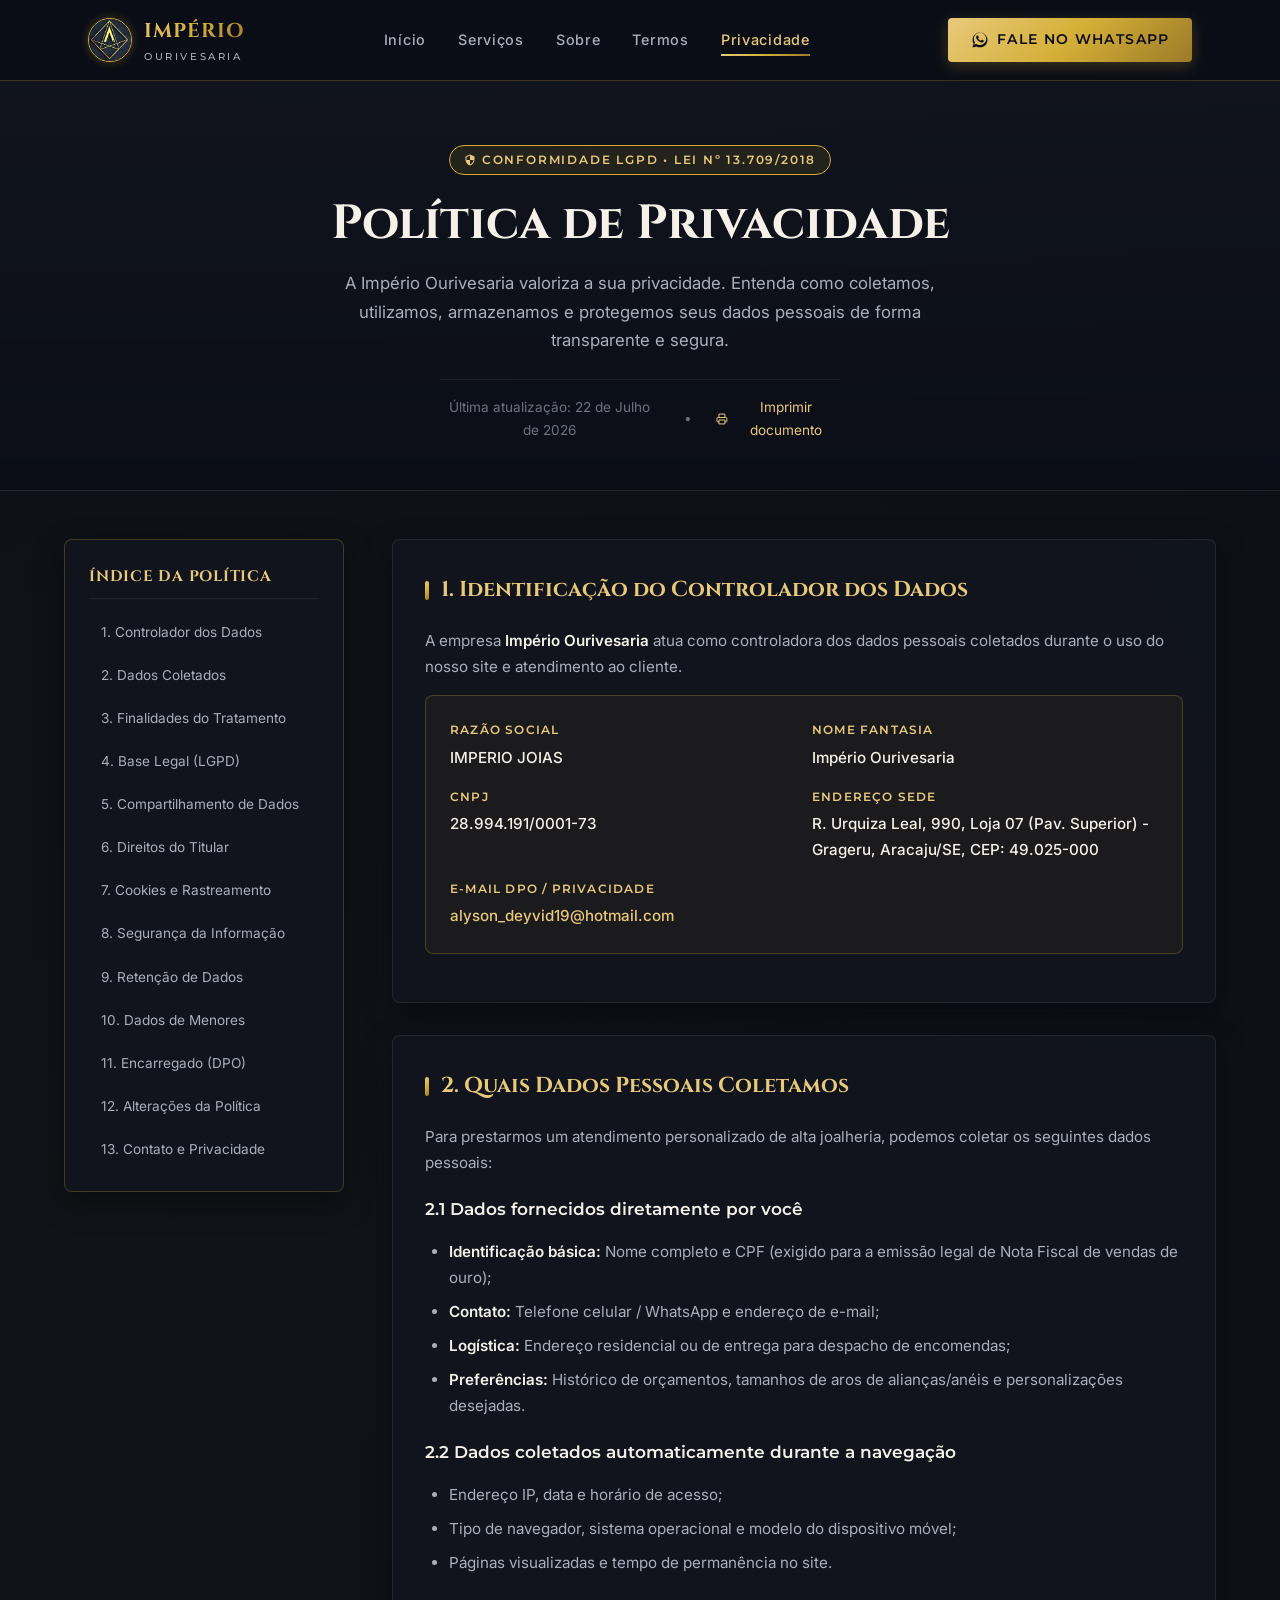
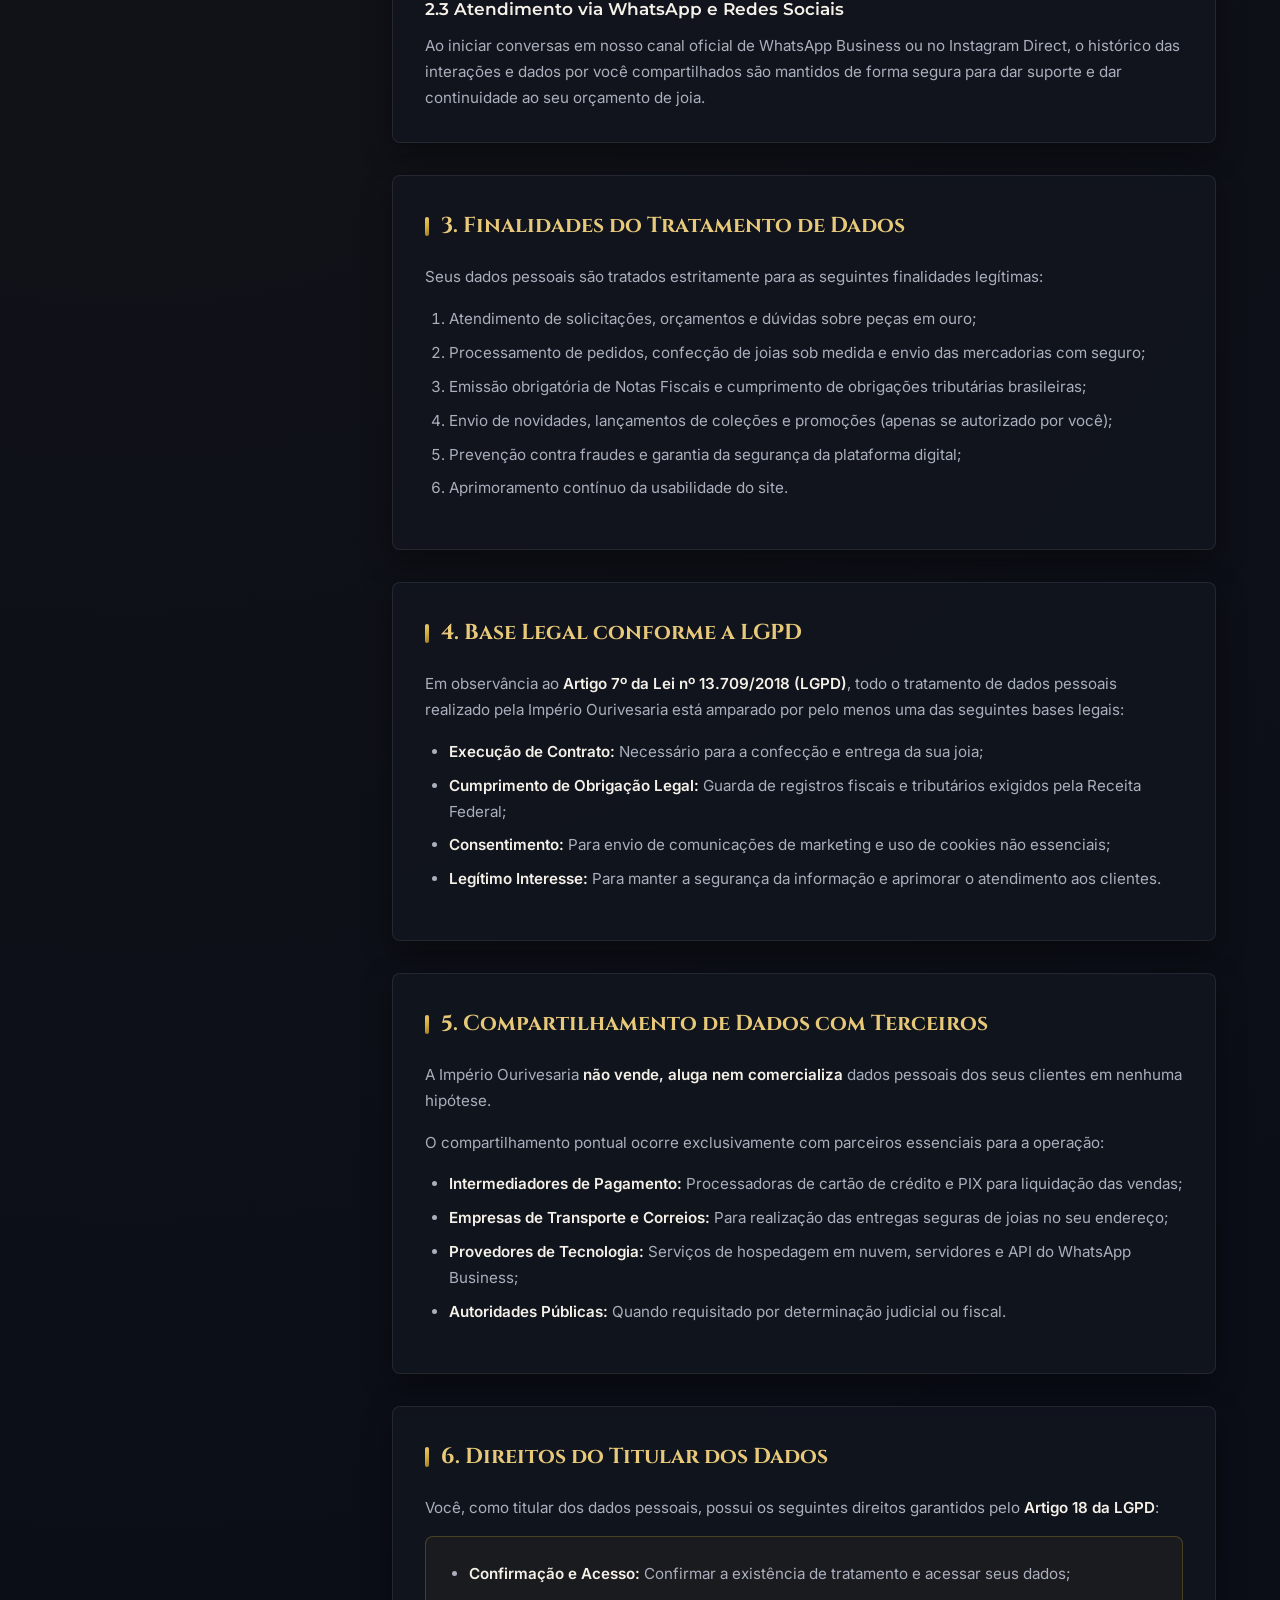
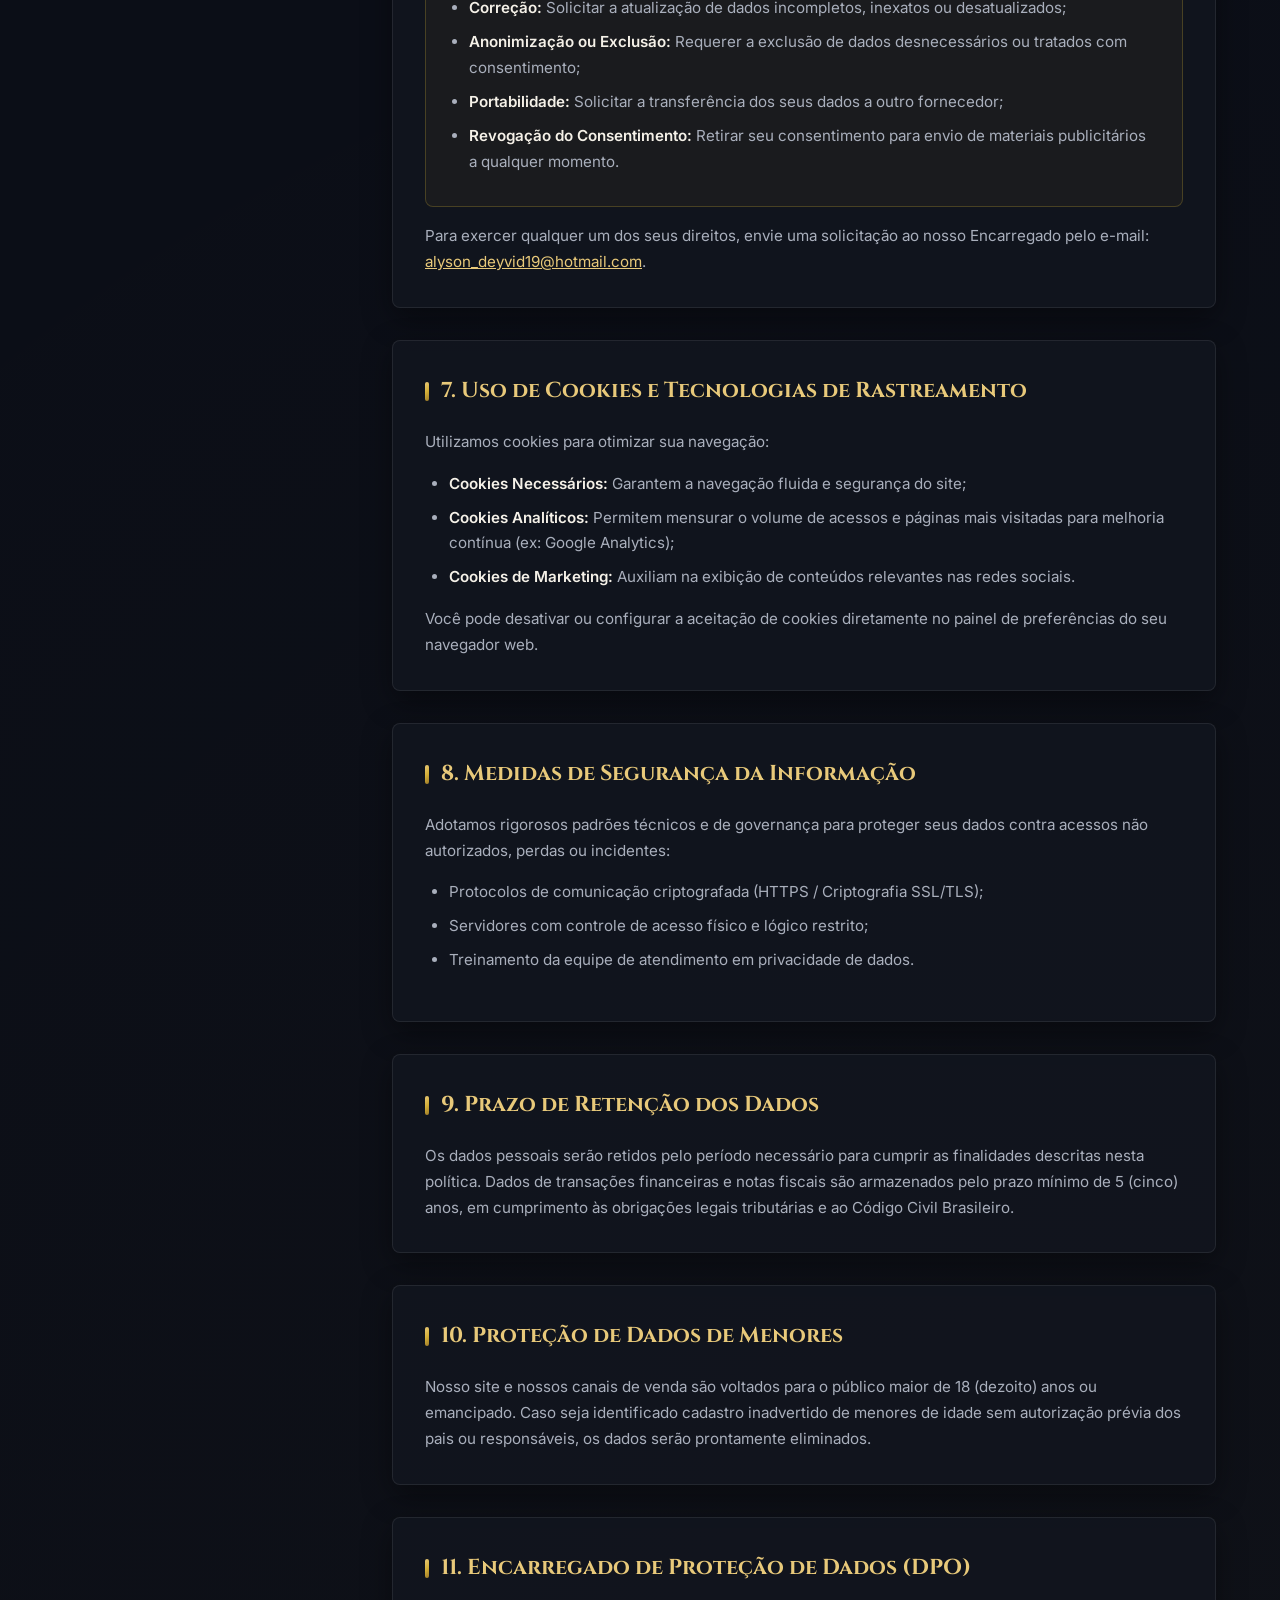
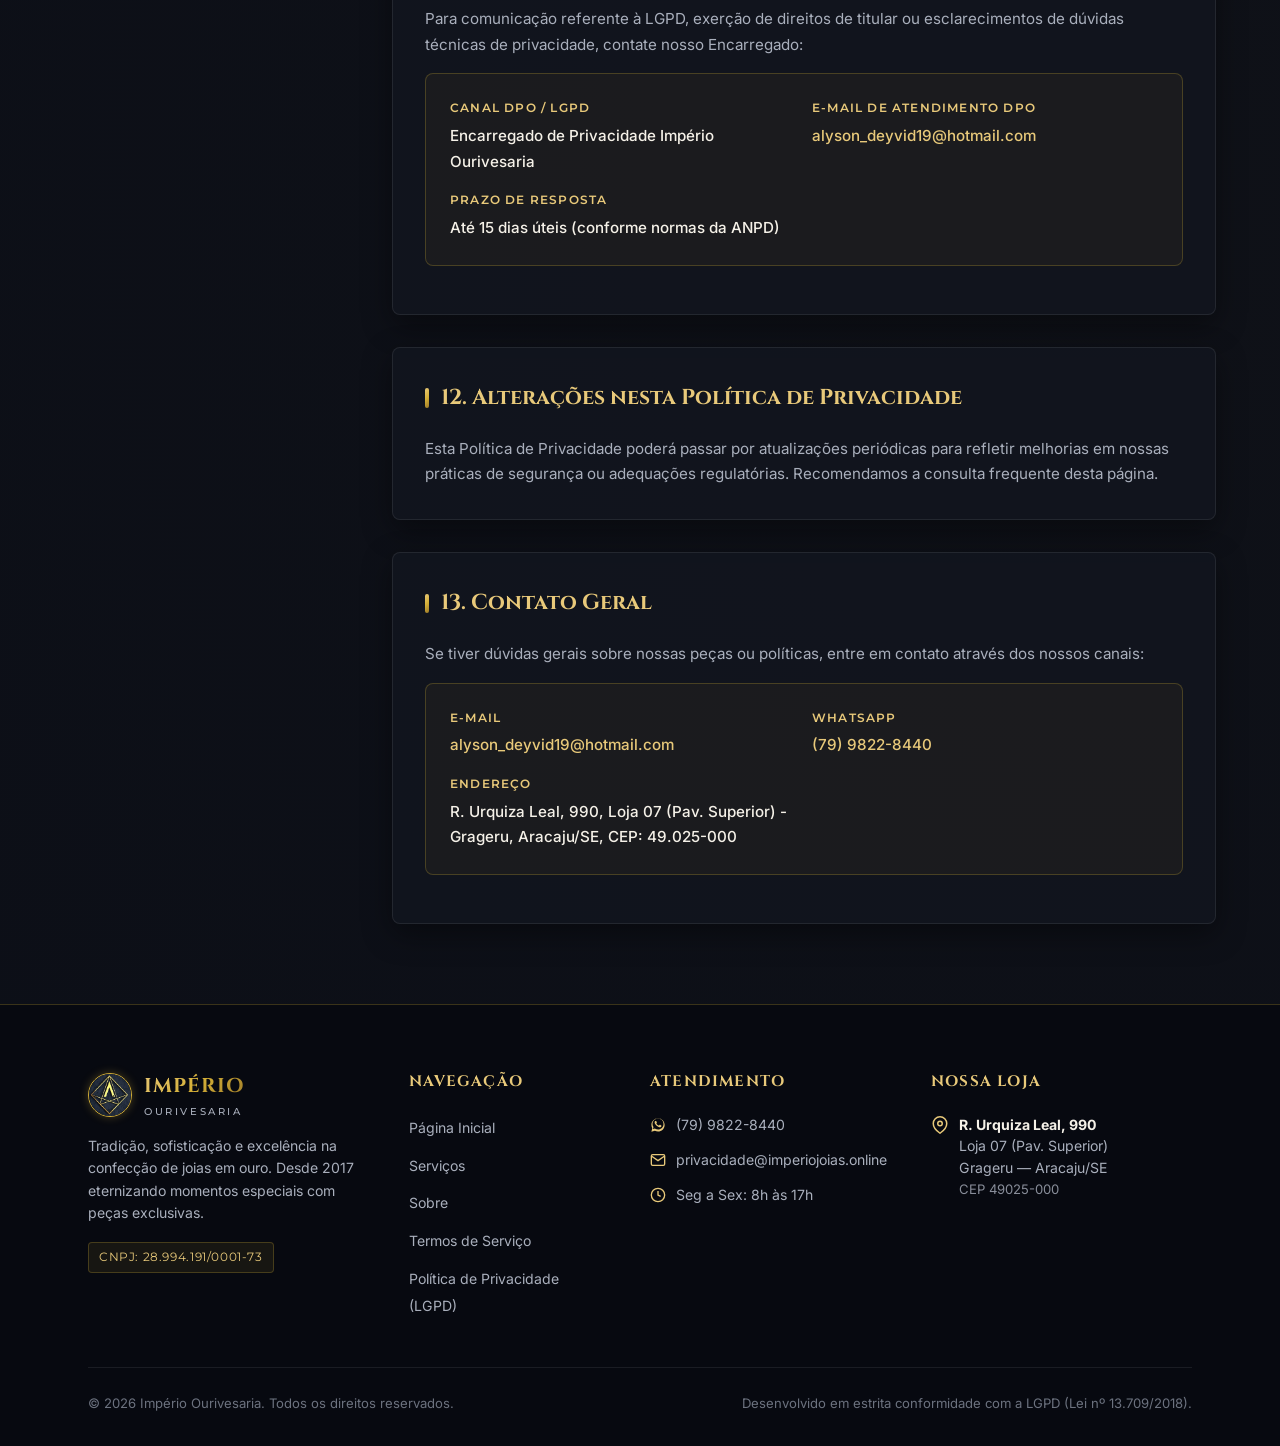
==== politica-de-privacidade.html @ 0f08e957 "first commit" ====
<!DOCTYPE html>
<html lang="pt-BR">

<head>
  <meta charset="UTF-8">
  <meta name="viewport" content="width=device-width, initial-scale=1.0">
  <title>Política de Privacidade (LGPD) | Império Ourivesaria</title>
  <meta name="description"
    content="Política de Privacidade e Proteção de Dados da Império Ourivesaria conforme a LGPD (Lei nº 13.709/2018). Saiba como tratamos e protegemos seus dados pessoais.">
  <meta name="keywords"
    content="Império Ourivesaria, Política de Privacidade, LGPD, Proteção de Dados, DPO, Direitos do Titular, Segurança da Informação">
  <meta name="author" content="Império Ourivesaria">

  <!-- Open Graph / Social Media -->
  <meta property="og:title" content="Política de Privacidade (LGPD) | Império Ourivesaria">
  <meta property="og:description"
    content="Saiba como a Império Ourivesaria protege seus dados pessoais e atende aos requisitos da LGPD (Lei nº 13.709/2018).">
  <meta property="og:type" content="website">
  <meta property="og:url" content="https://imperiojoias.com.br/politica-de-privacidade.html">
  <meta property="og:image" content="logo.jpeg">

  <!-- Favicon -->
  <link rel="icon" type="image/jpeg" href="logo.jpeg">

  <!-- Style CSS -->
  <link rel="stylesheet" href="style.css">
</head>

<body>

  <!-- Header Fixo -->
  <header class="site-header">
    <div class="container header-content">
      <a href="index.html" class="brand" title="Império Ourivesaria - Início">
        <img src="logo.jpeg" alt="Logo Império Ourivesaria" class="brand-logo-img">
        <div class="brand-text">
          <span class="brand-title">Império</span>
          <span class="brand-subtitle">Ourivesaria</span>
        </div>
      </a>

      <nav class="site-nav" aria-label="Navegação Principal">
        <a href="index.html" class="nav-link">Início</a>
        <a href="index.html#servicos" class="nav-link">Serviços</a>
        <a href="index.html#sobre" class="nav-link">Sobre</a>
        <a href="termos-de-servico.html" class="nav-link">Termos</a>
        <a href="politica-de-privacidade.html" class="nav-link active" aria-current="page">Privacidade</a>
      </nav>

      <a href="https://wa.me/557998228440?text=Ol%C3%A1!%20Tenho%20d%C3%BAvidas%20sobre%20a%20privacidade%20e%20atendimento%20da%20Imp%C3%A9rio%20Ourivesaria."
        target="_blank" rel="noopener noreferrer" class="btn btn-gold">
        <svg width="18" height="18" viewBox="0 0 24 24" fill="currentColor" aria-hidden="true">
          <path
            d="M12.04 2c-5.46 0-9.91 4.45-9.91 9.91 0 1.75.46 3.45 1.32 4.95L2.05 22l5.25-1.38c1.45.79 3.08 1.21 4.74 1.21 5.46 0 9.91-4.45 9.91-9.91 0-2.65-1.03-5.14-2.9-7.01A9.84 9.84 0 0 0 12.04 2zm.01 16.67c-1.48 0-2.93-.4-4.2-1.15l-.3-.18-3.12.82.83-3.04-.2-.31a8.217 8.217 0 0 1-1.26-4.38c0-4.54 3.7-8.24 8.24-8.24 2.2 0 4.27.86 5.82 2.42a8.18 8.18 0 0 1 2.41 5.83c.02 4.54-3.68 8.23-8.22 8.23zm4.52-6.16c-.25-.12-1.47-.72-1.69-.8-.23-.09-.39-.12-.56.12-.17.25-.66.8-.81.97-.15.17-.3.19-.55.07-.25-.12-1.05-.39-2-1.23-.74-.66-1.24-1.47-1.39-1.72-.15-.25-.02-.38.11-.5.11-.11.25-.29.37-.43.12-.14.17-.25.25-.42.08-.17.04-.31-.02-.43s-.56-1.34-.76-1.84c-.2-.48-.41-.42-.56-.43h-.48c-.17 0-.44.06-.67.31-.23.25-.88.86-.88 2.1 0 1.24.9 2.44 1.03 2.61.12.17 1.77 2.7 4.28 3.79.6.26 1.07.41 1.44.53.6.19 1.15.16 1.58.1.48-.07 1.47-.6 1.68-1.18.21-.58.21-1.07.15-1.18-.06-.11-.22-.18-.47-.3z" />
        </svg>
        <span>Fale no WhatsApp</span>
      </a>
    </div>
  </header>

  <!-- Hero Section -->
  <section class="legal-hero">
    <div class="container legal-hero-content">
      <div class="badge-seal">
        <svg width="12" height="12" viewBox="0 0 24 24" fill="currentColor" aria-hidden="true">
          <path
            d="M12 1L3 5v6c0 5.55 3.84 10.74 9 12 5.16-1.26 9-6.45 9-12V5l-9-4zm0 10.99h7c-.53 4.12-3.28 7.79-7 8.94V12H5V6.3l7-3.11v8.8subscriptionZ" />
        </svg>
        Conformidade LGPD • Lei nº 13.709/2018
      </div>
      <h1 class="page-title">Política de Privacidade</h1>
      <p class="page-subtitle">
        A Império Ourivesaria valoriza a sua privacidade. Entenda como coletamos, utilizamos, armazenamos e protegemos
        seus dados pessoais de forma transparente e segura.
      </p>
      <div class="doc-meta">
        <span>Última atualização: 22 de Julho de 2026</span>
        <span>•</span>
        <a href="javascript:window.print()"
          style="color: var(--gold-light); text-decoration: none; display: inline-flex; align-items: center; gap: 4px;">
          <svg width="14" height="14" viewBox="0 0 24 24" fill="none" stroke="currentColor" stroke-width="2">
            <path d="M6 9V2h12v7M6 18H4a2 2 0 0 1-2-2v-5a2 2 0 0 1 2-2h16a2 2 0 0 1 2 2v5a2 2 0 0 1-2 2h-2" />
            <path d="M6 14h12v8H6z" />
          </svg>
          Imprimir documento
        </a>
      </div>
    </div>
  </section>

  <!-- Main Content Layout -->
  <main class="container legal-layout">

    <!-- Navegação / Índice Lateral -->
    <aside class="toc-sidebar">
      <h2 class="toc-title">Índice da Política</h2>
      <ul class="toc-list" id="tocList">
        <li><a href="#sec-1" class="toc-link">1. Controlador dos Dados</a></li>
        <li><a href="#sec-2" class="toc-link">2. Dados Coletados</a></li>
        <li><a href="#sec-3" class="toc-link">3. Finalidades do Tratamento</a></li>
        <li><a href="#sec-4" class="toc-link">4. Base Legal (LGPD)</a></li>
        <li><a href="#sec-5" class="toc-link">5. Compartilhamento de Dados</a></li>
        <li><a href="#sec-6" class="toc-link">6. Direitos do Titular</a></li>
        <li><a href="#sec-7" class="toc-link">7. Cookies e Rastreamento</a></li>
        <li><a href="#sec-8" class="toc-link">8. Segurança da Informação</a></li>
        <li><a href="#sec-9" class="toc-link">9. Retenção de Dados</a></li>
        <li><a href="#sec-10" class="toc-link">10. Dados de Menores</a></li>
        <li><a href="#sec-11" class="toc-link">11. Encarregado (DPO)</a></li>
        <li><a href="#sec-12" class="toc-link">12. Alterações da Política</a></li>
        <li><a href="#sec-13" class="toc-link">13. Contato e Privacidade</a></li>
      </ul>
    </aside>

    <!-- Artigos da Política -->
    <article class="legal-article">

      <!-- Seção 1 -->
      <section id="sec-1" class="legal-section">
        <h2>1. Identificação do Controlador dos Dados</h2>
        <p>
          A empresa <strong>Império Ourivesaria</strong> atua como controladora dos dados pessoais coletados durante o
          uso do nosso site e atendimento ao cliente.
        </p>

        <div class="info-box">
          <div class="info-grid">
            <div class="info-item">
              <span class="info-label">Razão Social</span>
              <span class="info-value">IMPERIO JOIAS</span>
            </div>
            <div class="info-item">
              <span class="info-label">Nome Fantasia</span>
              <span class="info-value">Império Ourivesaria</span>
            </div>
            <div class="info-item">
              <span class="info-label">CNPJ</span>
              <span class="info-value">28.994.191/0001-73</span>
            </div>
            <div class="info-item">
              <span class="info-label">Endereço Sede</span>
              <span class="info-value">R. Urquiza Leal, 990, Loja 07 (Pav. Superior) - Grageru, Aracaju/SE, CEP:
                49.025-000</span>
            </div>
            <div class="info-item">
              <span class="info-label">E-mail DPO / Privacidade</span>
              <span class="info-value"><a
                  href="mailto:alyson_deyvid19@hotmail.com">alyson_deyvid19@hotmail.com</a></span>
            </div>
          </div>
        </div>
      </section>

      <!-- Seção 2 -->
      <section id="sec-2" class="legal-section">
        <h2>2. Quais Dados Pessoais Coletamos</h2>
        <p>
          Para prestarmos um atendimento personalizado de alta joalheria, podemos coletar os seguintes dados pessoais:
        </p>

        <h3>2.1 Dados fornecidos diretamente por você</h3>
        <ul>
          <li><strong>Identificação básica:</strong> Nome completo e CPF (exigido para a emissão legal de Nota Fiscal de
            vendas de ouro);</li>
          <li><strong>Contato:</strong> Telefone celular / WhatsApp e endereço de e-mail;</li>
          <li><strong>Logística:</strong> Endereço residencial ou de entrega para despacho de encomendas;</li>
          <li><strong>Preferências:</strong> Histórico de orçamentos, tamanhos de aros de alianças/anéis e
            personalizações desejadas.</li>
        </ul>

        <h3>2.2 Dados coletados automaticamente durante a navegação</h3>
        <ul>
          <li>Endereço IP, data e horário de acesso;</li>
          <li>Tipo de navegador, sistema operacional e modelo do dispositivo móvel;</li>
          <li>Páginas visualizadas e tempo de permanência no site.</li>
        </ul>

        <h3>2.3 Atendimento via WhatsApp e Redes Sociais</h3>
        <p>
          Ao iniciar conversas em nosso canal oficial de WhatsApp Business ou no Instagram Direct, o histórico das
          interações e dados por você compartilhados são mantidos de forma segura para dar suporte e dar continuidade ao
          seu orçamento de joia.
        </p>
      </section>

      <!-- Seção 3 -->
      <section id="sec-3" class="legal-section">
        <h2>3. Finalidades do Tratamento de Dados</h2>
        <p>
          Seus dados pessoais são tratados estritamente para as seguintes finalidades legítimas:
        </p>
        <ol>
          <li>Atendimento de solicitações, orçamentos e dúvidas sobre peças em ouro;</li>
          <li>Processamento de pedidos, confecção de joias sob medida e envio das mercadorias com seguro;</li>
          <li>Emissão obrigatória de Notas Fiscais e cumprimento de obrigações tributárias brasileiras;</li>
          <li>Envio de novidades, lançamentos de coleções e promoções (apenas se autorizado por você);</li>
          <li>Prevenção contra fraudes e garantia da segurança da plataforma digital;</li>
          <li>Aprimoramento contínuo da usabilidade do site.</li>
        </ol>
      </section>

      <!-- Seção 4 -->
      <section id="sec-4" class="legal-section">
        <h2>4. Base Legal conforme a LGPD</h2>
        <p>
          Em observância ao <strong>Artigo 7º da Lei nº 13.709/2018 (LGPD)</strong>, todo o tratamento de dados pessoais
          realizado pela Império Ourivesaria está amparado por pelo menos uma das seguintes bases legais:
        </p>
        <ul>
          <li><strong>Execução de Contrato:</strong> Necessário para a confecção e entrega da sua joia;</li>
          <li><strong>Cumprimento de Obrigação Legal:</strong> Guarda de registros fiscais e tributários exigidos pela
            Receita Federal;</li>
          <li><strong>Consentimento:</strong> Para envio de comunicações de marketing e uso de cookies não essenciais;
          </li>
          <li><strong>Legítimo Interesse:</strong> Para manter a segurança da informação e aprimorar o atendimento aos
            clientes.</li>
        </ul>
      </section>

      <!-- Seção 5 -->
      <section id="sec-5" class="legal-section">
        <h2>5. Compartilhamento de Dados com Terceiros</h2>
        <p>
          A Império Ourivesaria <strong>não vende, aluga nem comercializa</strong> dados pessoais dos seus clientes em
          nenhuma hipótese.
        </p>
        <p>
          O compartilhamento pontual ocorre exclusivamente com parceiros essenciais para a operação:
        </p>
        <ul>
          <li><strong>Intermediadores de Pagamento:</strong> Processadoras de cartão de crédito e PIX para liquidação
            das vendas;</li>
          <li><strong>Empresas de Transporte e Correios:</strong> Para realização das entregas seguras de joias no seu
            endereço;</li>
          <li><strong>Provedores de Tecnologia:</strong> Serviços de hospedagem em nuvem, servidores e API do WhatsApp
            Business;</li>
          <li><strong>Autoridades Públicas:</strong> Quando requisitado por determinação judicial ou fiscal.</li>
        </ul>
      </section>

      <!-- Seção 6 -->
      <section id="sec-6" class="legal-section">
        <h2>6. Direitos do Titular dos Dados</h2>
        <p>
          Você, como titular dos dados pessoais, possui os seguintes direitos garantidos pelo <strong>Artigo 18 da
            LGPD</strong>:
        </p>
        <div class="info-box">
          <ul style="margin: 0; padding-left: 1.2rem;">
            <li><strong>Confirmação e Acesso:</strong> Confirmar a existência de tratamento e acessar seus dados;</li>
            <li><strong>Correção:</strong> Solicitar a atualização de dados incompletos, inexatos ou desatualizados;
            </li>
            <li><strong>Anonimização ou Exclusão:</strong> Requerer a exclusão de dados desnecessários ou tratados com
              consentimento;</li>
            <li><strong>Portabilidade:</strong> Solicitar a transferência dos seus dados a outro fornecedor;</li>
            <li><strong>Revogação do Consentimento:</strong> Retirar seu consentimento para envio de materiais
              publicitários a qualquer momento.</li>
          </ul>
        </div>
        <p>
          Para exercer qualquer um dos seus direitos, envie uma solicitação ao nosso Encarregado pelo e-mail: <a
            href="mailto:alyson_deyvid19@hotmail.com" style="color: var(--gold-light);">alyson_deyvid19@hotmail.com</a>.
        </p>
      </section>

      <!-- Seção 7 -->
      <section id="sec-7" class="legal-section">
        <h2>7. Uso de Cookies e Tecnologias de Rastreamento</h2>
        <p>
          Utilizamos cookies para otimizar sua navegação:
        </p>
        <ul>
          <li><strong>Cookies Necessários:</strong> Garantem a navegação fluida e segurança do site;</li>
          <li><strong>Cookies Analíticos:</strong> Permitem mensurar o volume de acessos e páginas mais visitadas para
            melhoria contínua (ex: Google Analytics);</li>
          <li><strong>Cookies de Marketing:</strong> Auxiliam na exibição de conteúdos relevantes nas redes sociais.
          </li>
        </ul>
        <p>
          Você pode desativar ou configurar a aceitação de cookies diretamente no painel de preferências do seu
          navegador web.
        </p>
      </section>

      <!-- Seção 8 -->
      <section id="sec-8" class="legal-section">
        <h2>8. Medidas de Segurança da Informação</h2>
        <p>
          Adotamos rigorosos padrões técnicos e de governança para proteger seus dados contra acessos não autorizados,
          perdas ou incidentes:
        </p>
        <ul>
          <li>Protocolos de comunicação criptografada (HTTPS / Criptografia SSL/TLS);</li>
          <li>Servidores com controle de acesso físico e lógico restrito;</li>
          <li>Treinamento da equipe de atendimento em privacidade de dados.</li>
        </ul>
      </section>

      <!-- Seção 9 -->
      <section id="sec-9" class="legal-section">
        <h2>9. Prazo de Retenção dos Dados</h2>
        <p>
          Os dados pessoais serão retidos pelo período necessário para cumprir as finalidades descritas nesta política.
          Dados de transações financeiras e notas fiscais são armazenados pelo prazo mínimo de 5 (cinco) anos, em
          cumprimento às obrigações legais tributárias e ao Código Civil Brasileiro.
        </p>
      </section>

      <!-- Seção 10 -->
      <section id="sec-10" class="legal-section">
        <h2>10. Proteção de Dados de Menores</h2>
        <p>
          Nosso site e nossos canais de venda são voltados para o público maior de 18 (dezoito) anos ou emancipado. Caso
          seja identificado cadastro inadvertido de menores de idade sem autorização prévia dos pais ou responsáveis, os
          dados serão prontamente eliminados.
        </p>
      </section>

      <!-- Seção 11 -->
      <section id="sec-11" class="legal-section">
        <h2>11. Encarregado de Proteção de Dados (DPO)</h2>
        <p>
          Para comunicação referente à LGPD, exerção de direitos de titular ou esclarecimentos de dúvidas técnicas de
          privacidade, contate nosso Encarregado:
        </p>
        <div class="info-box">
          <div class="info-grid">
            <div class="info-item">
              <span class="info-label">Canal DPO / LGPD</span>
              <span class="info-value">Encarregado de Privacidade Império Ourivesaria</span>
            </div>
            <div class="info-item">
              <span class="info-label">E-mail de Atendimento DPO</span>
              <span class="info-value"><a
                  href="mailto:alyson_deyvid19@hotmail.com">alyson_deyvid19@hotmail.com</a></span>
            </div>
            <div class="info-item">
              <span class="info-label">Prazo de Resposta</span>
              <span class="info-value">Até 15 dias úteis (conforme normas da ANPD)</span>
            </div>
          </div>
        </div>
      </section>

      <!-- Seção 12 -->
      <section id="sec-12" class="legal-section">
        <h2>12. Alterações nesta Política de Privacidade</h2>
        <p>
          Esta Política de Privacidade poderá passar por atualizações periódicas para refletir melhorias em nossas
          práticas de segurança ou adequações regulatórias. Recomendamos a consulta frequente desta página.
        </p>
      </section>

      <!-- Seção 13 -->
      <section id="sec-13" class="legal-section">
        <h2>13. Contato Geral</h2>
        <p>
          Se tiver dúvidas gerais sobre nossas peças ou políticas, entre em contato através dos nossos canais:
        </p>
        <div class="info-box">
          <div class="info-grid">
            <div class="info-item">
              <span class="info-label">E-mail</span>
              <span class="info-value"> <a
                  href="mailto:alyson_deyvid19@hotmail.com">alyson_deyvid19@hotmail.com</a></span>
            </div>
            <div class="info-item">
              <span class="info-label">WhatsApp</span>
              <span class="info-value"><a href="https://wa.me/557998228440" target="_blank" rel="noopener">(79)
                  9822-8440</a></span>
            </div>
            <div class="info-item">
              <span class="info-label">Endereço</span>
              <span class="info-value">R. Urquiza Leal, 990, Loja 07 (Pav. Superior) - Grageru, Aracaju/SE, CEP:
                49.025-000</span>
            </div>
          </div>
        </div>
      </section>

    </article>
  </main>

  <!-- Footer -->
  <footer class="site-footer">
    <div class="container">
      <div class="footer-top">
        <!-- Coluna 1: Marca & Sobre -->
        <div class="footer-about">
          <a href="index.html" class="brand">
            <img src="logo.jpeg" alt="Logo Império Ourivesaria" class="brand-logo-img">
            <div class="brand-text">
              <span class="brand-title">Império</span>
              <span class="brand-subtitle">Ourivesaria</span>
            </div>
          </a>
          <p>
            Tradição, sofisticação e excelência na confecção de joias em ouro. Desde 2017 eternizando momentos especiais
            com peças exclusivas.
          </p>
          <span class="footer-cnpj">CNPJ: 28.994.191/0001-73</span>
        </div>

        <!-- Coluna 2: Navegação -->
        <div>
          <h3 class="footer-title">Navegação</h3>
          <ul class="footer-links">
            <li><a href="index.html">Página Inicial</a></li>
            <li><a href="index.html#servicos">Serviços</a></li>
            <li><a href="index.html#sobre">Sobre</a></li>
            <li><a href="termos-de-servico.html">Termos de Serviço</a></li>
            <li><a href="politica-de-privacidade.html">Política de Privacidade (LGPD)</a></li>
          </ul>
        </div>

        <!-- Coluna 3: Atendimento -->
        <div>
          <h3 class="footer-title">Atendimento</h3>
          <ul class="footer-info-list">
            <li class="footer-info-item">
              <svg width="16" height="16" viewBox="0 0 24 24" fill="currentColor">
                <path
                  d="M12.04 2c-5.46 0-9.91 4.45-9.91 9.91 0 1.75.46 3.45 1.32 4.95L2.05 22l5.25-1.38c1.45.79 3.08 1.21 4.74 1.21 5.46 0 9.91-4.45 9.91-9.91 0-2.65-1.03-5.14-2.9-7.01A9.84 9.84 0 0 0 12.04 2zm.01 16.67c-1.48 0-2.93-.4-4.2-1.15l-.3-.18-3.12.82.83-3.04-.2-.31a8.217 8.217 0 0 1-1.26-4.38c0-4.54 3.7-8.24 8.24-8.24 2.2 0 4.27.86 5.82 2.42a8.18 8.18 0 0 1 2.41 5.83c.02 4.54-3.68 8.23-8.22 8.23zm4.52-6.16c-.25-.12-1.47-.72-1.69-.8-.23-.09-.39-.12-.56.12-.17.25-.66.8-.81.97-.15.17-.3.19-.55.07-.25-.12-1.05-.39-2-1.23-.74-.66-1.24-1.47-1.39-1.72-.15-.25-.02-.38.11-.5.11-.11.25-.29.37-.43.12-.14.17-.25.25-.42.08-.17.04-.31-.02-.43s-.56-1.34-.76-1.84c-.2-.48-.41-.42-.56-.43h-.48c-.17 0-.44.06-.67.31-.23.25-.88.86-.88 2.1 0 1.24.9 2.44 1.03 2.61.12.17 1.77 2.7 4.28 3.79.6.26 1.07.41 1.44.53.6.19 1.15.16 1.58.1.48-.07 1.47-.6 1.68-1.18.21-.58.21-1.07.15-1.18-.06-.11-.22-.18-.47-.3z" />
              </svg>
              <a href="https://wa.me/557998228440" target="_blank" rel="noopener">(79) 9822-8440</a>
            </li>
            <li class="footer-info-item">
              <svg width="16" height="16" viewBox="0 0 24 24" fill="none" stroke="currentColor" stroke-width="2">
                <path d="M4 4h16c1.1 0 2 .9 2 2v12c0 1.1-.9 2-2 2H4c-1.1 0-2-.9-2-2V6c0-1.1.9-2 2-2z" />
                <polyline points="22,6 12,13 2,6" />
              </svg>
              <a href="mailto:privacidade@imperiojoias.online">privacidade@imperiojoias.online</a>
            </li>
            <li class="footer-info-item">
              <svg width="16" height="16" viewBox="0 0 24 24" fill="none" stroke="currentColor" stroke-width="2">
                <circle cx="12" cy="12" r="10" />
                <polyline points="12 6 12 12 16 14" />
              </svg>
              <span>Seg a Sex: 8h às 17h</span>
            </li>
          </ul>
        </div>

        <!-- Coluna 4: Nossa Loja -->
        <div>
          <h3 class="footer-title">Nossa Loja</h3>
          <div class="footer-info-item">
            <svg width="18" height="18" viewBox="0 0 24 24" fill="none" stroke="currentColor" stroke-width="2"
              style="margin-top: 2px;">
              <path d="M21 10c0 7-9 13-9 13s-9-6-9-13a9 9 0 0 1 18 0z" />
              <circle cx="12" cy="10" r="3" />
            </svg>
            <div class="footer-address-text">
              <strong>R. Urquiza Leal, 990</strong><br>
              Loja 07 (Pav. Superior)<br>
              Grageru — Aracaju/SE<br>
              <span style="font-size: 0.82rem; opacity: 0.8;">CEP 49025-000</span>
            </div>
          </div>
        </div>
      </div>

      <div class="footer-bottom">
        <p>&copy; 2026 Império Ourivesaria. Todos os direitos reservados.</p>
        <p>Desenvolvido em estrita conformidade com a LGPD (Lei nº 13.709/2018).</p>
      </div>
    </div>
  </footer>

  <!-- Highlight Active Toc Link Script -->
  <script>
    document.addEventListener('DOMContentLoaded', () => {
      const sections = document.querySelectorAll('.legal-section');
      const navLinks = document.querySelectorAll('.toc-link');

      window.addEventListener('scroll', () => {
        let current = '';
        sections.forEach(section => {
          const sectionTop = section.offsetTop - 120;
          if (pageYOffset >= sectionTop) {
            current = section.getAttribute('id');
          }
        });

        navLinks.forEach(link => {
          link.classList.remove('active');
          if (link.getAttribute('href') === `#${current}`) {
            link.classList.add('active');
          }
        });
      });
    });
  </script>
</body>

</html>
---- style.css ----
/* ==========================================================================
   Império Ourivesaria — Design System & Stylesheet
   Paleta: Dark Luxe (Azul Marinho Quase Preto #0B0E17 + Dourado Metálico #D4AF37)
   ========================================================================== */

@import url('https://fonts.googleapis.com/css2?family=Cinzel:wght@500;600;700;800&family=Inter:wght@300;400;500;600;700&family=Montserrat:wght@300;400;500;600&display=swap');

:root {
  /* Paleta de Cores */
  --bg-main: #0B0E17;
  --bg-secondary: #12161F;
  --bg-card: rgba(18, 22, 31, 0.85);
  --bg-card-hover: rgba(24, 29, 41, 0.95);
  
  --gold-primary: #D4AF37;
  --gold-light: #E8C97A;
  --gold-dark: #9C7A28;
  --gold-gradient: linear-gradient(135deg, #E8C97A 0%, #D4AF37 50%, #9C7A28 100%);
  --gold-glow: rgba(212, 175, 55, 0.15);
  
  --text-main: #F5F1E8;
  --text-muted: #A9AFBC;
  --text-dim: #6C727F;
  
  --border-gold: rgba(212, 175, 55, 0.25);
  --border-subtle: rgba(255, 255, 255, 0.08);

  /* Tipografia */
  --font-display: 'Cinzel', serif;
  --font-sub: 'Montserrat', sans-serif;
  --font-body: 'Inter', sans-serif;

  /* Efeitos */
  --radius-sm: 4px;
  --radius-md: 8px;
  --radius-lg: 12px;
  --shadow-gold: 0 4px 20px rgba(212, 175, 55, 0.12);
  --shadow-card: 0 10px 30px rgba(0, 0, 0, 0.4);
  --transition: all 0.3s cubic-bezier(0.16, 1, 0.3, 1);
}

/* Reset Base */
*, *::before, *::after {
  box-sizing: border-box;
  margin: 0;
  padding: 0;
}

html {
  scroll-behavior: smooth;
  font-size: 16px;
}

body {
  background-color: var(--bg-main);
  color: var(--text-main);
  font-family: var(--font-body);
  line-height: 1.7;
  -webkit-font-smoothing: antialiased;
  -moz-osx-font-smoothing: grayscale;
  min-height: 100vh;
  display: flex;
  flex-direction: column;
  overflow-x: hidden;
  background-image: 
    radial-gradient(circle at 10% 20%, rgba(212, 175, 55, 0.03) 0%, transparent 40%),
    radial-gradient(circle at 90% 80%, rgba(212, 175, 55, 0.02) 0%, transparent 40%);
}

/* Container */
.container {
  width: 90%;
  max-width: 1240px;
  margin: 0 auto;
  padding: 0 1.5rem;
}

/* Header Sticky */
.site-header {
  position: sticky;
  top: 0;
  z-index: 1000;
  background-color: rgba(11, 14, 23, 0.92);
  backdrop-filter: blur(16px);
  border-bottom: 1px solid var(--border-gold);
  transition: var(--transition);
}

.header-content {
  display: flex;
  align-items: center;
  justify-content: space-between;
  height: 80px;
}

/* Logo Brand */
.brand {
  display: flex;
  align-items: center;
  gap: 12px;
  text-decoration: none;
}

.brand-logo-img {
  width: 44px;
  height: 44px;
  border-radius: 50%;
  object-fit: cover;
  border: 1px solid var(--gold-primary);
  box-shadow: 0 0 10px rgba(212, 175, 55, 0.3);
}

.brand-text {
  display: flex;
  flex-direction: column;
}

.brand-title {
  font-family: var(--font-display);
  font-size: 1.25rem;
  font-weight: 700;
  letter-spacing: 0.05em;
  background: var(--gold-gradient);
  -webkit-background-clip: text;
  -webkit-text-fill-color: transparent;
  text-transform: uppercase;
}

.brand-subtitle {
  font-family: var(--font-sub);
  font-size: 0.65rem;
  font-weight: 500;
  letter-spacing: 0.25em;
  color: var(--text-muted);
  text-transform: uppercase;
}

/* Nav */
.site-nav {
  display: flex;
  align-items: center;
  gap: 2rem;
}

.nav-link {
  color: var(--text-muted);
  text-decoration: none;
  font-size: 0.9rem;
  font-weight: 500;
  letter-spacing: 0.05em;
  transition: var(--transition);
  position: relative;
  padding: 4px 0;
}

.nav-link:hover, .nav-link.active {
  color: var(--gold-light);
}

.nav-link::after {
  content: '';
  position: absolute;
  bottom: 0;
  left: 0;
  width: 0;
  height: 2px;
  background: var(--gold-gradient);
  transition: var(--transition);
}

.nav-link:hover::after, .nav-link.active::after {
  width: 100%;
}

/* Botões */
.btn {
  display: inline-flex;
  align-items: center;
  justify-content: center;
  gap: 8px;
  padding: 0.65rem 1.4rem;
  font-family: var(--font-sub);
  font-size: 0.85rem;
  font-weight: 600;
  letter-spacing: 0.1em;
  text-transform: uppercase;
  border-radius: var(--radius-sm);
  text-decoration: none;
  transition: var(--transition);
  cursor: pointer;
  border: none;
}

.btn-gold {
  background: var(--gold-gradient);
  color: #0B0E17;
  box-shadow: 0 4px 15px rgba(212, 175, 55, 0.25);
}

.btn-gold:hover {
  transform: translateY(-2px);
  box-shadow: 0 6px 20px rgba(212, 175, 55, 0.4);
  filter: brightness(1.1);
}

.btn-outline {
  background: transparent;
  border: 1px solid var(--gold-primary);
  color: var(--gold-light);
}

.btn-outline:hover {
  background: var(--gold-glow);
  color: var(--text-main);
  border-color: var(--gold-light);
}

/* Page Hero Header */
.legal-hero {
  padding: 4rem 0 3rem 0;
  background: linear-gradient(180deg, rgba(18, 22, 31, 0.6) 0%, rgba(11, 14, 23, 1) 100%);
  border-bottom: 1px solid var(--border-subtle);
  position: relative;
}

.legal-hero-content {
  text-align: center;
  max-width: 800px;
  margin: 0 auto;
}

.badge-seal {
  display: inline-flex;
  align-items: center;
  gap: 6px;
  padding: 4px 14px;
  background: rgba(212, 175, 55, 0.1);
  border: 1px solid var(--gold-primary);
  border-radius: 50px;
  color: var(--gold-light);
  font-family: var(--font-sub);
  font-size: 0.75rem;
  font-weight: 600;
  letter-spacing: 0.15em;
  text-transform: uppercase;
  margin-bottom: 1.25rem;
}

.page-title {
  font-family: var(--font-display);
  font-size: clamp(2rem, 4vw, 3rem);
  font-weight: 700;
  color: var(--text-main);
  margin-bottom: 1rem;
  line-height: 1.2;
}

.page-subtitle {
  color: var(--text-muted);
  font-size: 1.05rem;
  max-width: 650px;
  margin: 0 auto 1.5rem auto;
}

.doc-meta {
  display: flex;
  align-items: center;
  justify-content: center;
  gap: 1.5rem;
  font-size: 0.85rem;
  color: var(--text-dim);
  border-top: 1px solid var(--border-subtle);
  padding-top: 1rem;
  max-width: 400px;
  margin: 0 auto;
}

/* Layout Principal de Documentos Legais */
.legal-layout {
  display: grid;
  grid-template-columns: 280px 1fr;
  gap: 3rem;
  padding: 3rem 0 5rem 0;
  align-items: start;
}

/* Sidebar Index Navigation */
.toc-sidebar {
  position: sticky;
  top: 110px;
  background: var(--bg-card);
  border: 1px solid var(--border-gold);
  border-radius: var(--radius-md);
  padding: 1.5rem;
  box-shadow: var(--shadow-card);
  backdrop-filter: blur(10px);
}

.toc-title {
  font-family: var(--font-display);
  font-size: 0.95rem;
  font-weight: 700;
  color: var(--gold-light);
  letter-spacing: 0.05em;
  text-transform: uppercase;
  margin-bottom: 1rem;
  padding-bottom: 0.5rem;
  border-bottom: 1px solid var(--border-subtle);
  display: flex;
  align-items: center;
  gap: 8px;
}

.toc-list {
  list-style: none;
  display: flex;
  flex-direction: column;
  gap: 0.5rem;
}

.toc-link {
  color: var(--text-muted);
  text-decoration: none;
  font-size: 0.85rem;
  display: block;
  padding: 6px 10px;
  border-radius: var(--radius-sm);
  transition: var(--transition);
  border-left: 2px solid transparent;
}

.toc-link:hover, .toc-link.active {
  color: var(--gold-light);
  background: rgba(212, 175, 55, 0.08);
  border-left-color: var(--gold-primary);
  padding-left: 14px;
}

/* Conteúdo da Política / Termos */
.legal-article {
  display: flex;
  flex-direction: column;
  gap: 2rem;
}

.legal-section {
  background: var(--bg-card);
  border: 1px solid var(--border-subtle);
  border-radius: var(--radius-md);
  padding: 2rem;
  box-shadow: var(--shadow-card);
  transition: var(--transition);
  scroll-margin-top: 100px;
}

.legal-section:hover {
  border-color: var(--border-gold);
}

.legal-section h2 {
  font-family: var(--font-display);
  font-size: 1.35rem;
  color: var(--gold-light);
  margin-bottom: 1.2rem;
  display: flex;
  align-items: center;
  gap: 12px;
}

.legal-section h2::before {
  content: '';
  display: inline-block;
  width: 4px;
  height: 1.2rem;
  background: var(--gold-gradient);
  border-radius: 2px;
}

.legal-section h3 {
  font-family: var(--font-sub);
  font-size: 1.05rem;
  font-weight: 600;
  color: var(--text-main);
  margin: 1.2rem 0 0.6rem 0;
}

.legal-section p {
  color: var(--text-muted);
  font-size: 0.95rem;
  margin-bottom: 1rem;
}

.legal-section p:last-child {
  margin-bottom: 0;
}

.legal-section ul, .legal-section ol {
  margin: 1rem 0 1rem 1.5rem;
  color: var(--text-muted);
  font-size: 0.95rem;
}

.legal-section li {
  margin-bottom: 0.5rem;
}

.legal-section strong {
  color: var(--text-main);
  font-weight: 600;
}

/* Boxes em Destaque (ex: CNPJ, Atendimento, LGPD DPO) */
.info-box {
  background: rgba(212, 175, 55, 0.05);
  border: 1px solid var(--border-gold);
  border-radius: var(--radius-md);
  padding: 1.5rem;
  margin: 1rem 0;
}

.info-grid {
  display: grid;
  grid-template-columns: repeat(auto-fit, minmax(240px, 1fr));
  gap: 1rem;
}

.info-item {
  display: flex;
  flex-direction: column;
  gap: 4px;
}

.info-label {
  font-family: var(--font-sub);
  font-size: 0.75rem;
  font-weight: 600;
  letter-spacing: 0.1em;
  text-transform: uppercase;
  color: var(--gold-light);
}

.info-value {
  font-size: 0.95rem;
  color: var(--text-main);
  font-weight: 500;
}

.info-value a {
  color: var(--gold-light);
  text-decoration: none;
  transition: var(--transition);
}

.info-value a:hover {
  text-decoration: underline;
}

/* Callout Box Aviso Legal */
.notice-box {
  background: rgba(18, 22, 31, 0.9);
  border-left: 4px solid var(--gold-primary);
  padding: 1.25rem 1.5rem;
  border-radius: 0 var(--radius-sm) var(--radius-sm) 0;
  margin: 1.5rem 0;
  font-size: 0.88rem;
  color: var(--text-muted);
  font-style: italic;
}

/* Footer */
.site-footer {
  margin-top: auto;
  background-color: #070910;
  border-top: 1px solid var(--border-gold);
  padding: 4rem 0 2rem 0;
  color: var(--text-muted);
}

.footer-top {
  display: grid;
  grid-template-columns: 1.4fr 1fr 1.2fr 1.3fr;
  gap: 2.5rem;
  margin-bottom: 3rem;
}

.footer-about {
  display: flex;
  flex-direction: column;
  gap: 0.85rem;
}

.footer-about p {
  font-size: 0.88rem;
  line-height: 1.6;
  max-width: 360px;
}

.footer-cnpj {
  display: inline-block;
  font-size: 0.76rem;
  color: var(--gold-light);
  background: rgba(212, 175, 55, 0.08);
  border: 1px solid var(--border-gold);
  padding: 4px 10px;
  border-radius: var(--radius-sm);
  margin-top: 0.25rem;
  width: fit-content;
  font-family: var(--font-sub);
  letter-spacing: 0.05em;
}

.footer-title {
  font-family: var(--font-display);
  font-size: 0.95rem;
  color: var(--gold-light);
  margin-bottom: 1.2rem;
  letter-spacing: 0.08em;
  text-transform: uppercase;
}

.footer-links {
  list-style: none;
  display: flex;
  flex-direction: column;
  gap: 0.65rem;
}

.footer-links a {
  color: var(--text-muted);
  text-decoration: none;
  font-size: 0.88rem;
  transition: var(--transition);
}

.footer-links a:hover {
  color: var(--gold-light);
  padding-left: 4px;
}

.footer-info-list {
  list-style: none;
  display: flex;
  flex-direction: column;
  gap: 0.85rem;
}

.footer-info-item {
  display: flex;
  align-items: flex-start;
  gap: 0.65rem;
  font-size: 0.88rem;
  color: var(--text-muted);
  line-height: 1.5;
}

.footer-info-item svg {
  color: var(--gold-light);
  flex-shrink: 0;
  margin-top: 3px;
}

.footer-info-item a {
  color: var(--text-muted);
  text-decoration: none;
  transition: var(--transition);
}

.footer-info-item a:hover {
  color: var(--gold-light);
}

.footer-address-text {
  font-size: 0.88rem;
  line-height: 1.5;
  color: var(--text-muted);
}

.footer-address-text strong {
  color: var(--text-main);
}

.footer-bottom {
  border-top: 1px solid var(--border-subtle);
  padding-top: 1.5rem;
  display: flex;
  align-items: center;
  justify-content: space-between;
  flex-wrap: wrap;
  gap: 1rem;
  font-size: 0.82rem;
  color: var(--text-dim);
}

/* Responsive */
@media (max-width: 992px) {
  .legal-layout {
    grid-template-columns: 1fr;
  }
  
  .toc-sidebar {
    position: static;
  }

  .footer-top {
    grid-template-columns: 1fr 1fr;
    gap: 2.5rem;
  }
}

@media (max-width: 576px) {
  .footer-top {
    grid-template-columns: 1fr;
    gap: 2rem;
  }
}
  }
}

@media (max-width: 768px) {
  .header-content {
    height: 65px;
  }

  .brand-logo-img {
    width: 36px;
    height: 36px;
  }

  .brand-title {
    font-size: 1.05rem;
  }

  .brand-subtitle {
    font-size: 0.55rem;
    letter-spacing: 0.2em;
  }

  .site-nav {
    display: none; /* Em telas pequenas o menu é simplificado */
  }

  /* Ajuste de Botões Responsivos */
  .btn {
    font-size: 0.78rem;
    padding: 0.5rem 1rem;
    letter-spacing: 0.05em;
  }

  .btn svg {
    width: 15px;
    height: 15px;
  }

  .header-content .btn {
    padding: 0.45rem 0.8rem;
    font-size: 0.72rem;
  }

  .hero-home {
    padding: 3.5rem 0 2.5rem 0;
  }

  .hero-actions {
    gap: 0.75rem;
    flex-direction: column;
    align-items: center;
    width: 100%;
  }

  .hero-actions .btn {
    width: 100%;
    max-width: 280px;
    text-align: center;
  }

  .legal-section {
    padding: 1.4rem;
  }

  .cta-banner {
    padding: 2.2rem 1.25rem;
    margin-bottom: 3rem;
  }

  .cta-banner h2 {
    font-size: 1.4rem;
  }

  .cta-banner .btn {
    width: 100%;
    max-width: 290px;
  }

  .footer-bottom {
    flex-direction: column;
    text-align: center;
  }
}

@media (max-width: 480px) {
  .container {
    width: 94%;
    padding: 0 0.75rem;
  }

  .header-content .btn {
    padding: 0.4rem 0.65rem;
    font-size: 0.7rem;
  }

  .header-content .btn svg {
    display: inline-block;
  }

  .btn {
    font-size: 0.75rem;
    padding: 0.48rem 0.85rem;
  }
}

/* Printable Styles */
@media print {
  body {
    background: #ffffff !important;
    color: #111111 !important;
  }
  .site-header, .toc-sidebar, .site-footer, .btn {
    display: none !important;
  }
  .legal-layout {
    grid-template-columns: 1fr !important;
  }
  .legal-section {
    box-shadow: none !important;
    border: none !important;
    border-bottom: 1px solid #ccc !important;
    background: none !important;
  }
  .legal-section h2 {
    color: #000000 !important;
  }
}
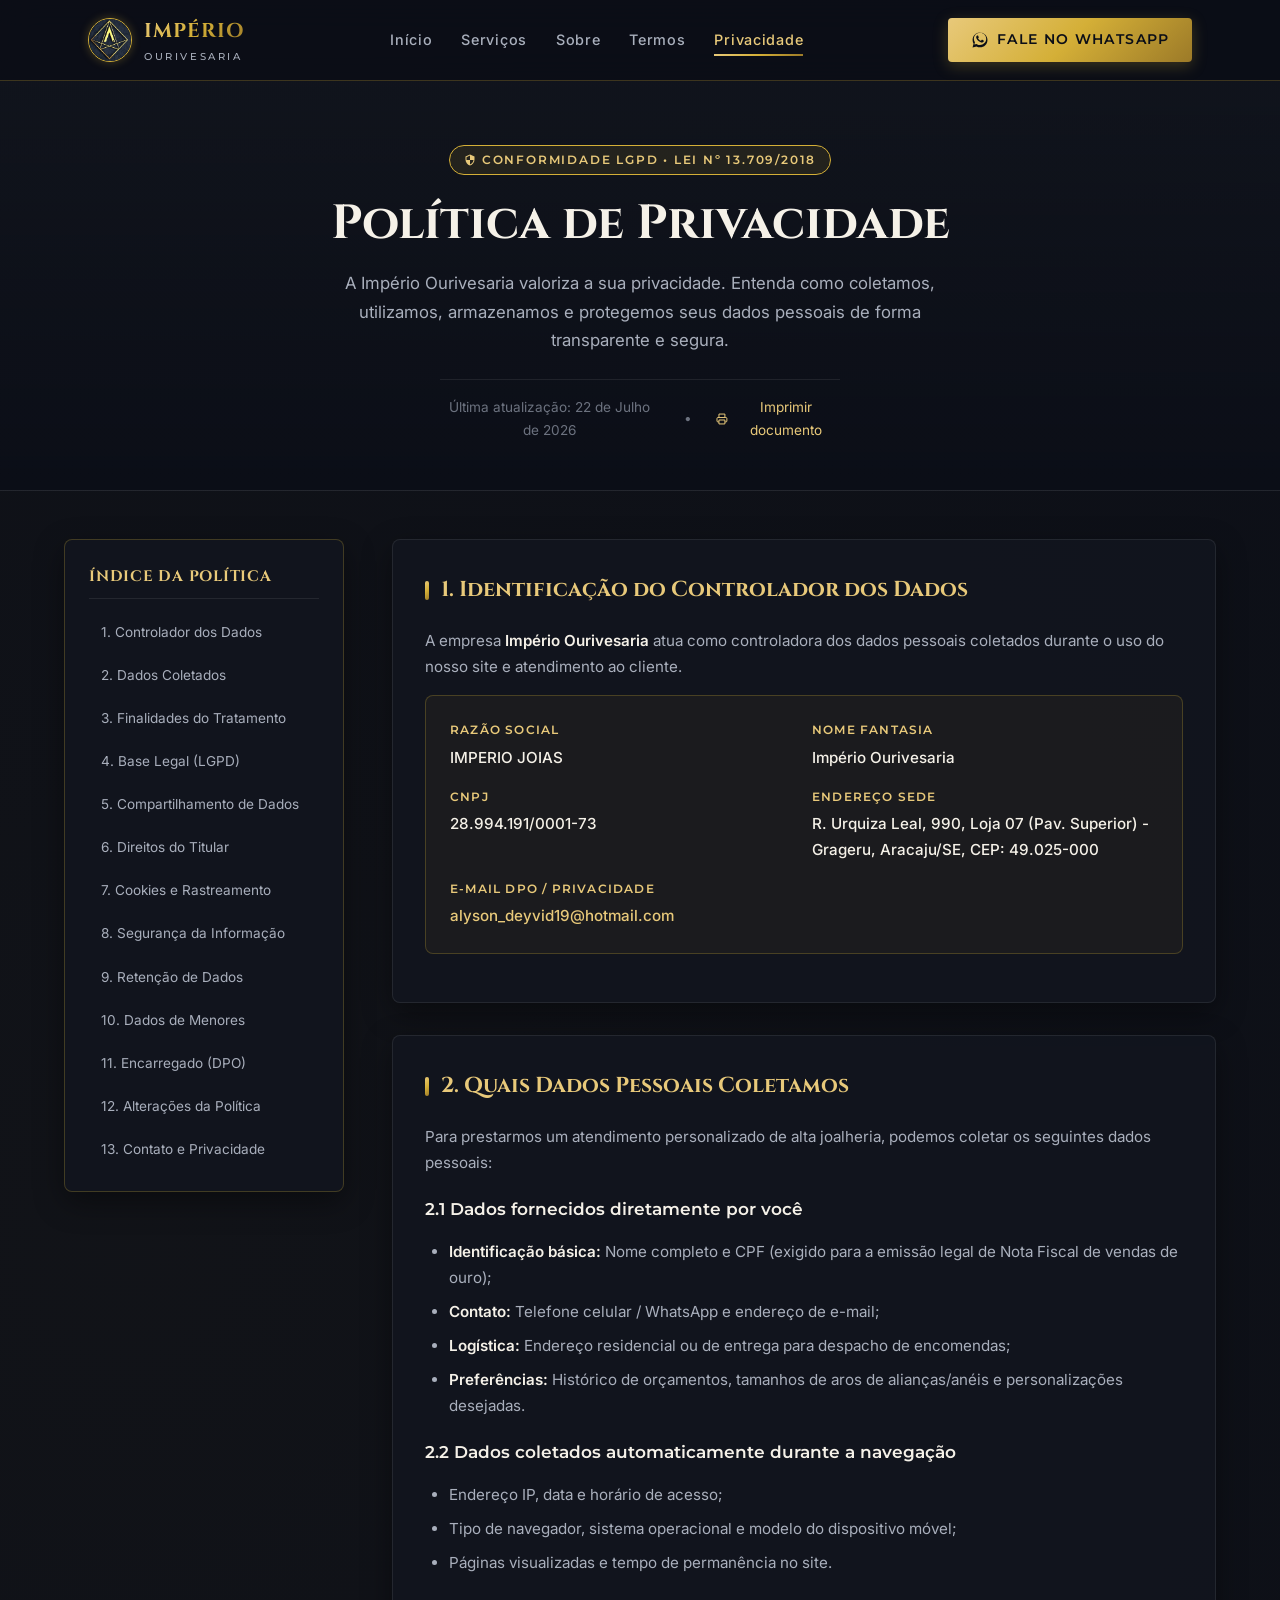
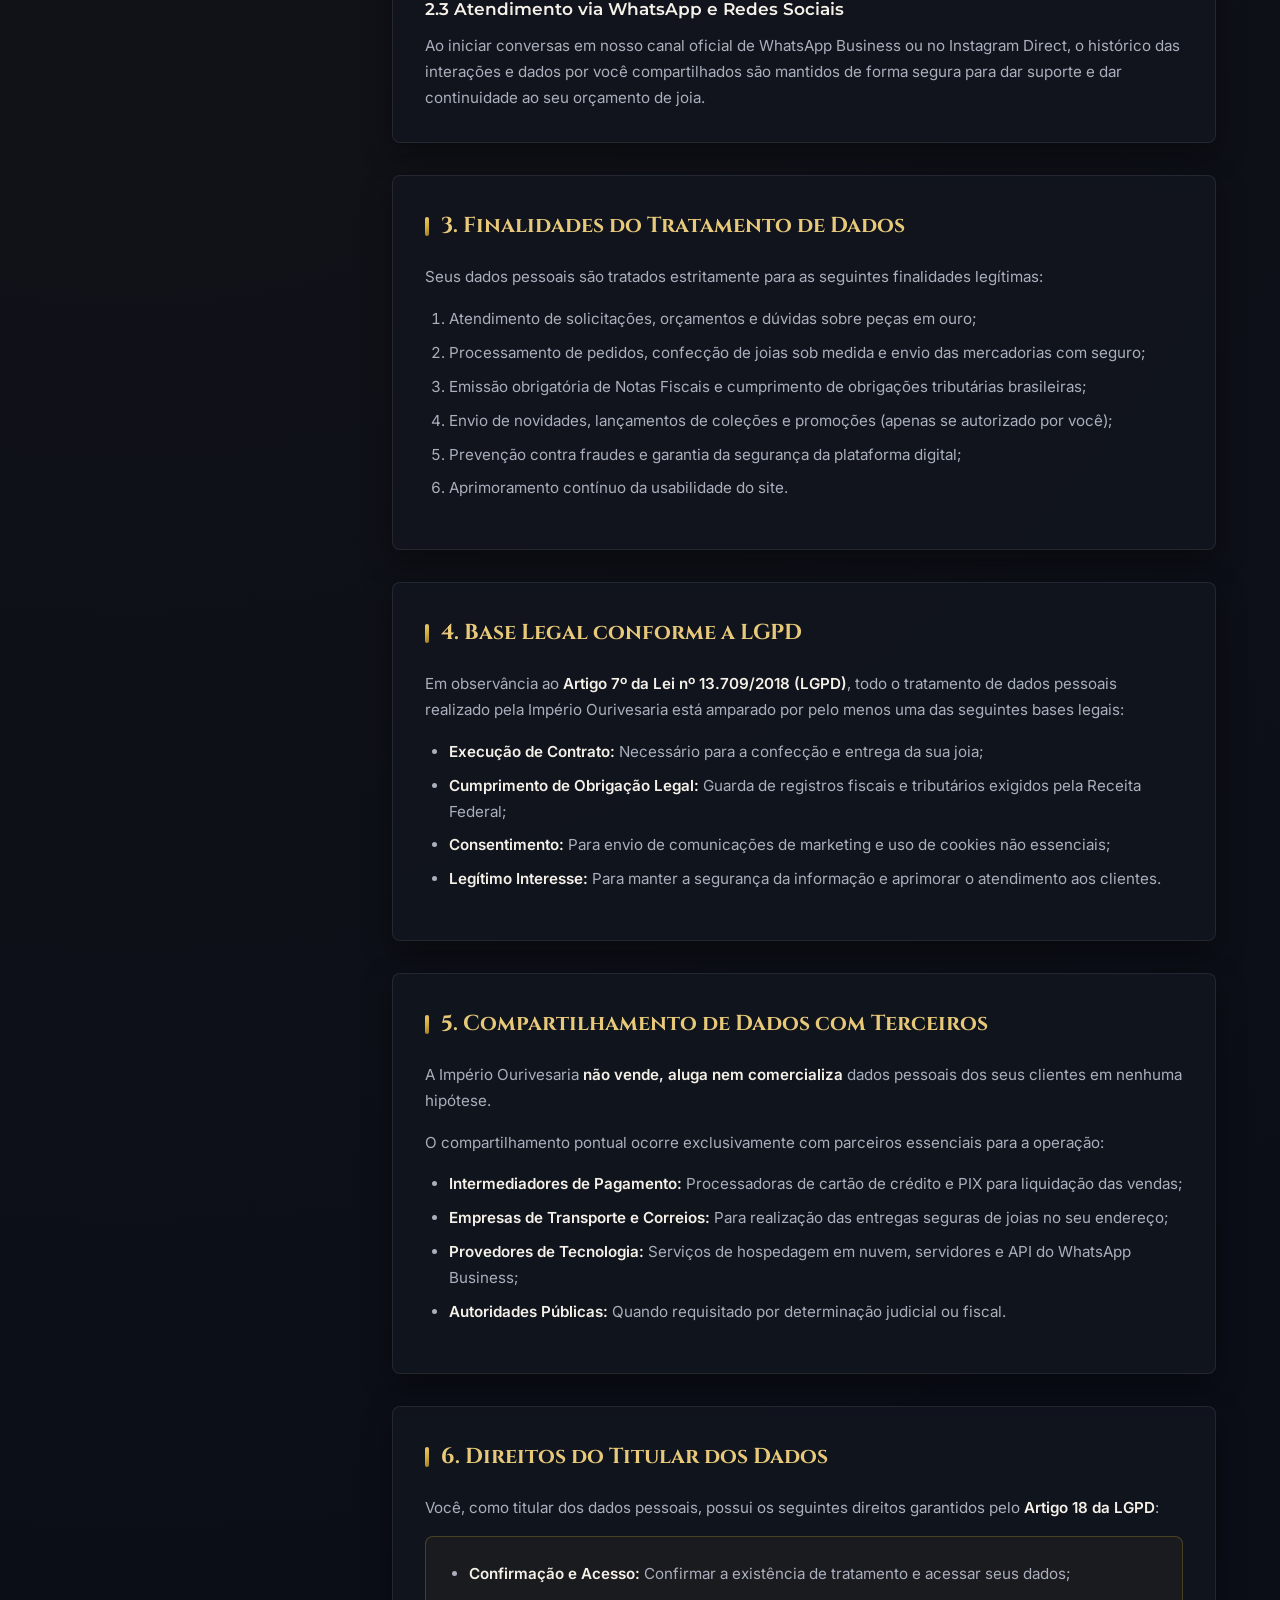
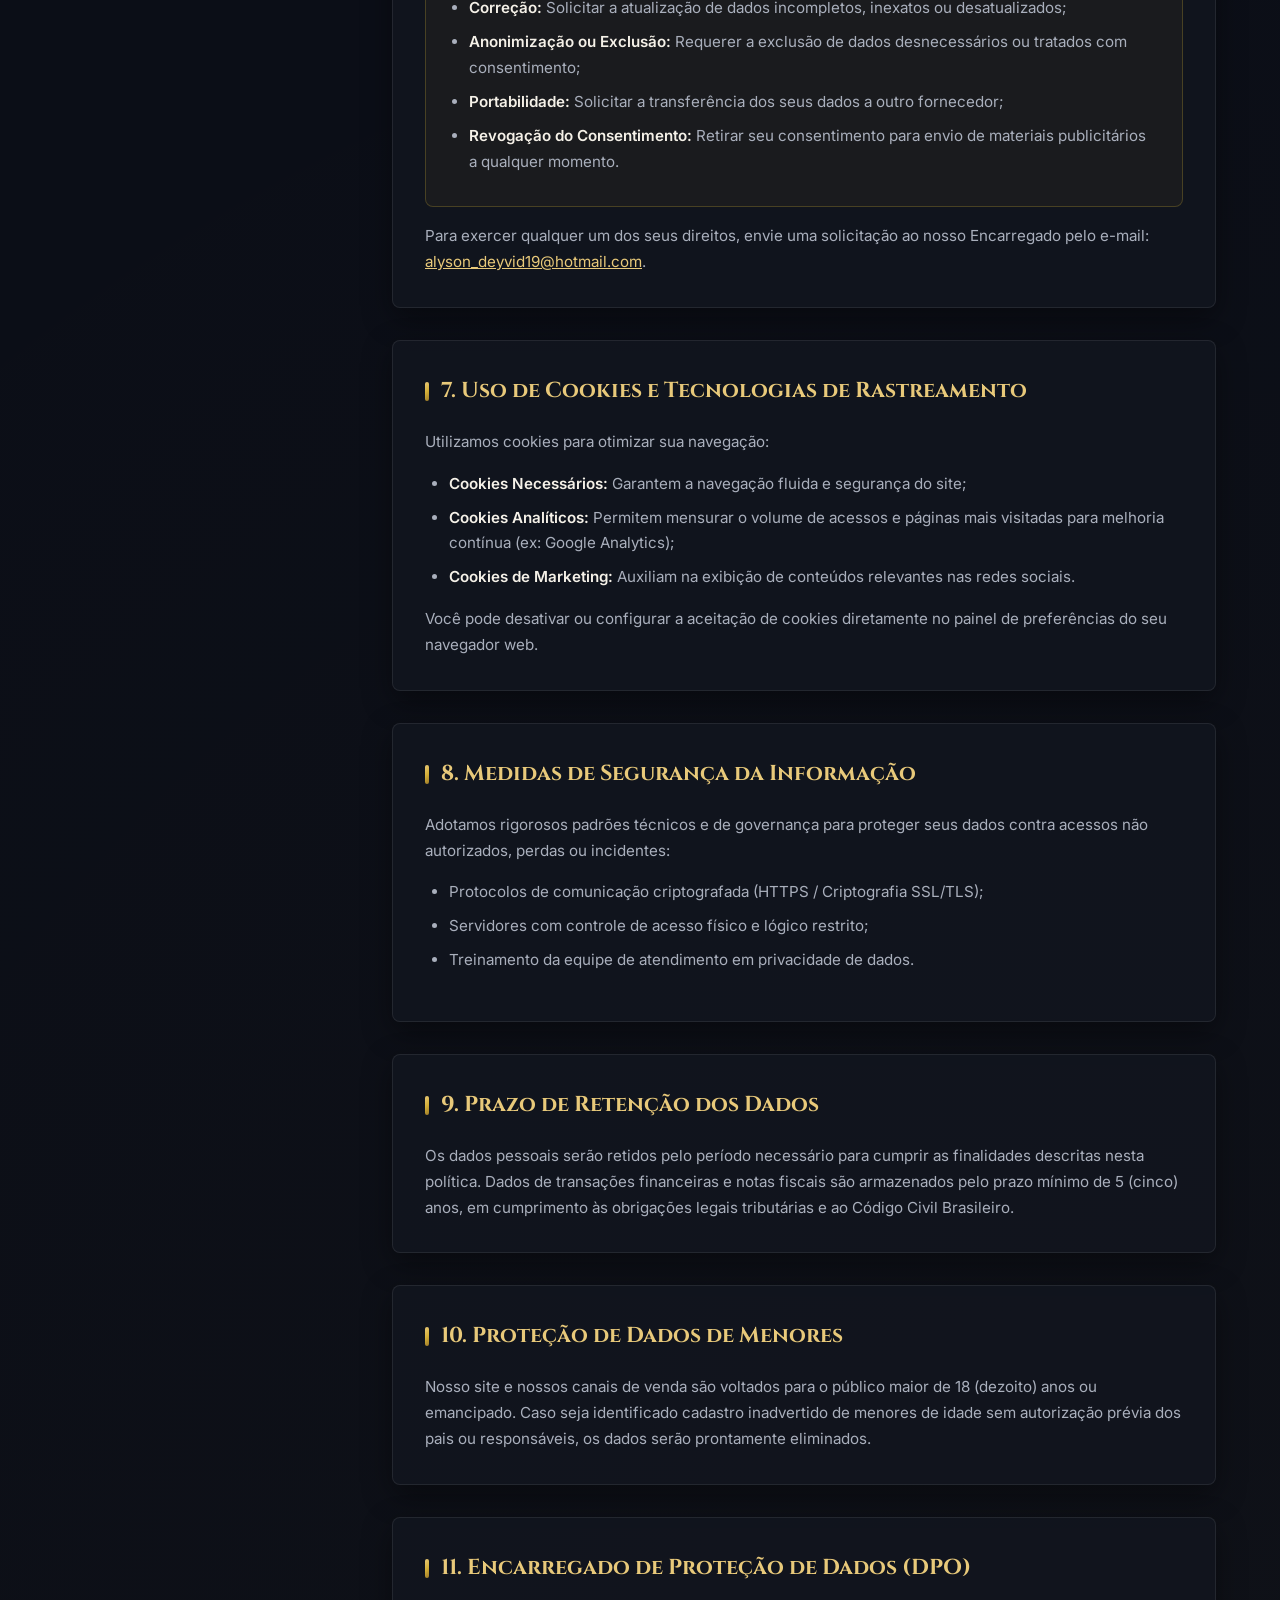
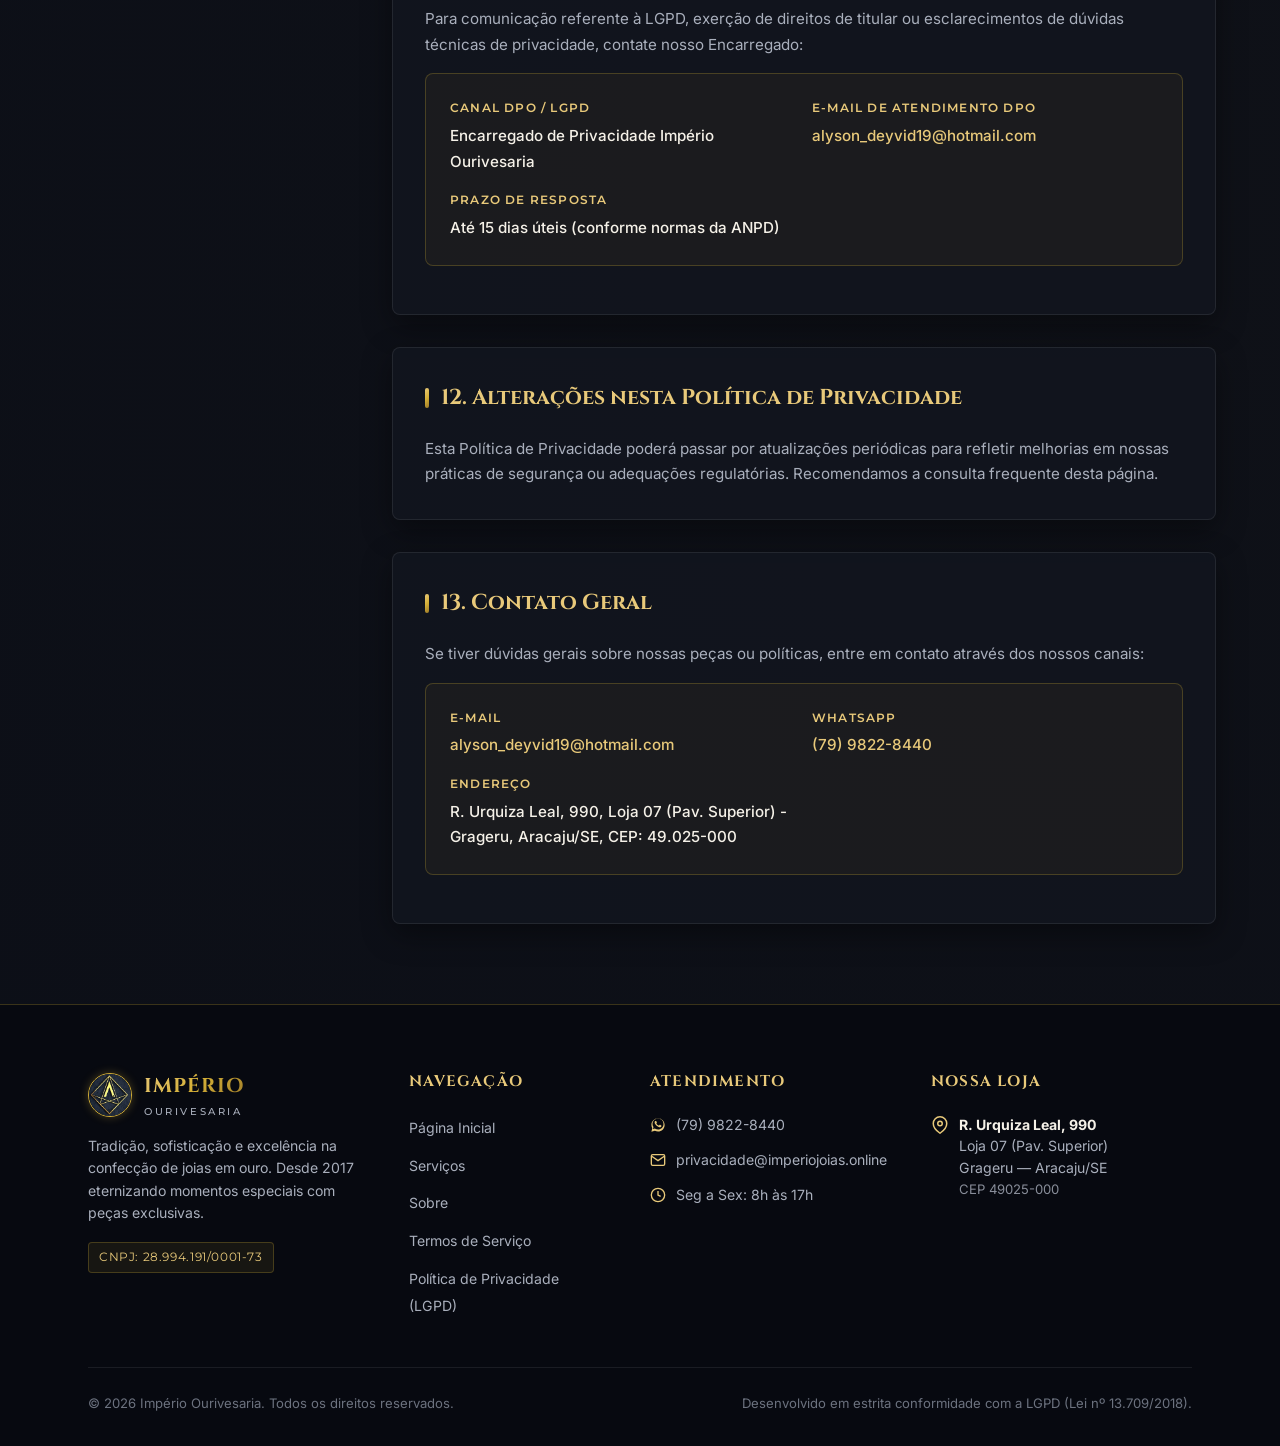
==== commit 2d1083ca: "Responsivity fixes" ====
--- a/politica-de-privacidade.html
+++ b/politica-de-privacidade.html
@@ -24,6 +24,8 @@
 
   <!-- Style CSS -->
   <link rel="stylesheet" href="style.css">
+
+  <meta name="facebook-domain-verification" content="11uoea9t8fawafruo4xdxo1lfxgqg8" />
 </head>
 
 <body>
@@ -39,7 +41,7 @@
         </div>
       </a>
 
-      <nav class="site-nav" aria-label="Navegação Principal">
+      <nav class="site-nav" id="site-nav" aria-label="Navegação Principal">
         <a href="index.html" class="nav-link">Início</a>
         <a href="index.html#servicos" class="nav-link">Serviços</a>
         <a href="index.html#sobre" class="nav-link">Sobre</a>
@@ -47,14 +49,22 @@
         <a href="politica-de-privacidade.html" class="nav-link active" aria-current="page">Privacidade</a>
       </nav>
 
-      <a href="https://wa.me/557998228440?text=Ol%C3%A1!%20Tenho%20d%C3%BAvidas%20sobre%20a%20privacidade%20e%20atendimento%20da%20Imp%C3%A9rio%20Ourivesaria."
-        target="_blank" rel="noopener noreferrer" class="btn btn-gold">
-        <svg width="18" height="18" viewBox="0 0 24 24" fill="currentColor" aria-hidden="true">
-          <path
-            d="M12.04 2c-5.46 0-9.91 4.45-9.91 9.91 0 1.75.46 3.45 1.32 4.95L2.05 22l5.25-1.38c1.45.79 3.08 1.21 4.74 1.21 5.46 0 9.91-4.45 9.91-9.91 0-2.65-1.03-5.14-2.9-7.01A9.84 9.84 0 0 0 12.04 2zm.01 16.67c-1.48 0-2.93-.4-4.2-1.15l-.3-.18-3.12.82.83-3.04-.2-.31a8.217 8.217 0 0 1-1.26-4.38c0-4.54 3.7-8.24 8.24-8.24 2.2 0 4.27.86 5.82 2.42a8.18 8.18 0 0 1 2.41 5.83c.02 4.54-3.68 8.23-8.22 8.23zm4.52-6.16c-.25-.12-1.47-.72-1.69-.8-.23-.09-.39-.12-.56.12-.17.25-.66.8-.81.97-.15.17-.3.19-.55.07-.25-.12-1.05-.39-2-1.23-.74-.66-1.24-1.47-1.39-1.72-.15-.25-.02-.38.11-.5.11-.11.25-.29.37-.43.12-.14.17-.25.25-.42.08-.17.04-.31-.02-.43s-.56-1.34-.76-1.84c-.2-.48-.41-.42-.56-.43h-.48c-.17 0-.44.06-.67.31-.23.25-.88.86-.88 2.1 0 1.24.9 2.44 1.03 2.61.12.17 1.77 2.7 4.28 3.79.6.26 1.07.41 1.44.53.6.19 1.15.16 1.58.1.48-.07 1.47-.6 1.68-1.18.21-.58.21-1.07.15-1.18-.06-.11-.22-.18-.47-.3z" />
-        </svg>
-        <span>Fale no WhatsApp</span>
-      </a>
+      <div class="header-actions">
+        <a href="https://wa.me/557998228440?text=Ol%C3%A1!%20Tenho%20d%C3%BAvidas%20sobre%20a%20privacidade%20e%20atendimento%20da%20Imp%C3%A9rio%20Ourivesaria."
+          target="_blank" rel="noopener noreferrer" class="btn btn-gold">
+          <svg width="18" height="18" viewBox="0 0 24 24" fill="currentColor" aria-hidden="true">
+            <path
+              d="M12.04 2c-5.46 0-9.91 4.45-9.91 9.91 0 1.75.46 3.45 1.32 4.95L2.05 22l5.25-1.38c1.45.79 3.08 1.21 4.74 1.21 5.46 0 9.91-4.45 9.91-9.91 0-2.65-1.03-5.14-2.9-7.01A9.84 9.84 0 0 0 12.04 2zm.01 16.67c-1.48 0-2.93-.4-4.2-1.15l-.3-.18-3.12.82.83-3.04-.2-.31a8.217 8.217 0 0 1-1.26-4.38c0-4.54 3.7-8.24 8.24-8.24 2.2 0 4.27.86 5.82 2.42a8.18 8.18 0 0 1 2.41 5.83c.02 4.54-3.68 8.23-8.22 8.23zm4.52-6.16c-.25-.12-1.47-.72-1.69-.8-.23-.09-.39-.12-.56.12-.17.25-.66.8-.81.97-.15.17-.3.19-.55.07-.25-.12-1.05-.39-2-1.23-.74-.66-1.24-1.47-1.39-1.72-.15-.25-.02-.38.11-.5.11-.11.25-.29.37-.43.12-.14.17-.25.25-.42.08-.17.04-.31-.02-.43s-.56-1.34-.76-1.84c-.2-.48-.41-.42-.56-.43h-.48c-.17 0-.44.06-.67.31-.23.25-.88.86-.88 2.1 0 1.24.9 2.44 1.03 2.61.12.17 1.77 2.7 4.28 3.79.6.26 1.07.41 1.44.53.6.19 1.15.16 1.58.1.48-.07 1.47-.6 1.68-1.18.21-.58.21-1.07.15-1.18-.06-.11-.22-.18-.47-.3z" />
+          </svg>
+          <span>Fale no WhatsApp</span>
+        </a>
+
+        <button class="nav-toggle" id="nav-toggle" aria-label="Abrir menu de navegação" aria-expanded="false" aria-controls="site-nav">
+          <span class="hamburger-bar"></span>
+          <span class="hamburger-bar"></span>
+          <span class="hamburger-bar"></span>
+        </button>
+      </div>
     </div>
   </header>
 
@@ -466,30 +476,7 @@
     </div>
   </footer>
 
-  <!-- Highlight Active Toc Link Script -->
-  <script>
-    document.addEventListener('DOMContentLoaded', () => {
-      const sections = document.querySelectorAll('.legal-section');
-      const navLinks = document.querySelectorAll('.toc-link');
-
-      window.addEventListener('scroll', () => {
-        let current = '';
-        sections.forEach(section => {
-          const sectionTop = section.offsetTop - 120;
-          if (pageYOffset >= sectionTop) {
-            current = section.getAttribute('id');
-          }
-        });
-
-        navLinks.forEach(link => {
-          link.classList.remove('active');
-          if (link.getAttribute('href') === `#${current}`) {
-            link.classList.add('active');
-          }
-        });
-      });
-    });
-  </script>
+  <script src="script.js"></script>
 </body>
 
 </html>
--- a/style.css
+++ b/style.css
@@ -91,6 +91,7 @@
   align-items: center;
   justify-content: space-between;
   height: 80px;
+  position: relative;
 }
 
 /* Logo Brand */
@@ -99,6 +100,7 @@
   align-items: center;
   gap: 12px;
   text-decoration: none;
+  flex-shrink: 0;
 }
 
 .brand-logo-img {
@@ -108,6 +110,7 @@
   object-fit: cover;
   border: 1px solid var(--gold-primary);
   box-shadow: 0 0 10px rgba(212, 175, 55, 0.3);
+  flex-shrink: 0;
 }
 
 .brand-text {
@@ -124,6 +127,7 @@
   -webkit-background-clip: text;
   -webkit-text-fill-color: transparent;
   text-transform: uppercase;
+  white-space: nowrap;
 }
 
 .brand-subtitle {
@@ -133,13 +137,22 @@
   letter-spacing: 0.25em;
   color: var(--text-muted);
   text-transform: uppercase;
+  white-space: nowrap;
+}
+
+/* Container de Ações no Header (Botão WhatsApp + Hambúrguer) */
+.header-actions {
+  display: flex;
+  align-items: center;
+  gap: 0.75rem;
+  flex-shrink: 0;
 }
 
 /* Nav */
 .site-nav {
   display: flex;
   align-items: center;
-  gap: 2rem;
+  gap: 1.8rem;
 }
 
 .nav-link {
@@ -151,6 +164,7 @@
   transition: var(--transition);
   position: relative;
   padding: 4px 0;
+  white-space: nowrap;
 }
 
 .nav-link:hover, .nav-link.active {
@@ -170,6 +184,48 @@
 
 .nav-link:hover::after, .nav-link.active::after {
   width: 100%;
+}
+
+/* Botão Menu Hambúrguer (Mobile) */
+.nav-toggle {
+  display: none;
+  background: transparent;
+  border: 1px solid var(--border-gold);
+  border-radius: var(--radius-sm);
+  width: 40px;
+  height: 40px;
+  padding: 10px 8px;
+  cursor: pointer;
+  flex-direction: column;
+  justify-content: space-between;
+  align-items: center;
+  transition: var(--transition);
+}
+
+.nav-toggle:hover {
+  background: var(--gold-glow);
+  border-color: var(--gold-light);
+}
+
+.hamburger-bar {
+  display: block;
+  width: 100%;
+  height: 2px;
+  background: var(--gold-light);
+  border-radius: 2px;
+  transition: transform 0.3s ease, opacity 0.3s ease;
+}
+
+.nav-toggle.is-active .hamburger-bar:nth-child(1) {
+  transform: translateY(8px) rotate(45deg);
+}
+
+.nav-toggle.is-active .hamburger-bar:nth-child(2) {
+  opacity: 0;
+}
+
+.nav-toggle.is-active .hamburger-bar:nth-child(3) {
+  transform: translateY(-8px) rotate(-45deg);
 }
 
 /* Botões */
@@ -605,6 +661,63 @@
     grid-template-columns: 1fr 1fr;
     gap: 2.5rem;
   }
+
+  /* Header Responsivo para Mobile & Tablet (<= 992px) */
+  .nav-toggle {
+    display: flex;
+  }
+
+  .site-nav {
+    position: absolute;
+    top: 100%;
+    left: 0;
+    right: 0;
+    background: rgba(11, 14, 23, 0.98);
+    backdrop-filter: blur(20px);
+    border-bottom: 1px solid var(--border-gold);
+    box-shadow: 0 15px 35px rgba(0, 0, 0, 0.6);
+    flex-direction: column;
+    align-items: stretch;
+    gap: 0;
+    padding: 0;
+    max-height: 0;
+    opacity: 0;
+    overflow: hidden;
+    visibility: hidden;
+    transition: max-height 0.35s cubic-bezier(0.16, 1, 0.3, 1), opacity 0.3s ease, visibility 0.3s ease;
+  }
+
+  .site-nav.is-active {
+    max-height: 400px;
+    opacity: 1;
+    visibility: visible;
+    padding: 0.8rem 1.25rem 1.25rem 1.25rem;
+  }
+
+  .site-nav .nav-link {
+    padding: 12px 14px;
+    font-size: 0.95rem;
+    border-bottom: 1px solid var(--border-subtle);
+    border-radius: var(--radius-sm);
+    display: block;
+    width: 100%;
+  }
+
+  .site-nav .nav-link:last-child {
+    border-bottom: none;
+  }
+
+  .site-nav .nav-link::after {
+    display: none;
+  }
+
+  .site-nav .nav-link:hover, 
+  .site-nav .nav-link.active {
+    background: rgba(212, 175, 55, 0.08);
+    color: var(--gold-light);
+    padding-left: 20px;
+    border-left: 3px solid var(--gold-primary);
+  }
 }
 
 @media (max-width: 576px) {
@@ -613,8 +726,6 @@
     gap: 2rem;
   }
 }
-  }
-}
 
 @media (max-width: 768px) {
   .header-content {
@@ -633,10 +744,6 @@
   .brand-subtitle {
     font-size: 0.55rem;
     letter-spacing: 0.2em;
-  }
-
-  .site-nav {
-    display: none; /* Em telas pequenas o menu é simplificado */
   }
 
   /* Ajuste de Botões Responsivos */
@@ -652,7 +759,7 @@
   }
 
   .header-content .btn {
-    padding: 0.45rem 0.8rem;
+    padding: 0.45rem 0.75rem;
     font-size: 0.72rem;
   }
 
@@ -703,6 +810,10 @@
     padding: 0 0.75rem;
   }
 
+  .brand-subtitle {
+    display: none;
+  }
+
   .header-content .btn {
     padding: 0.4rem 0.65rem;
     font-size: 0.7rem;
